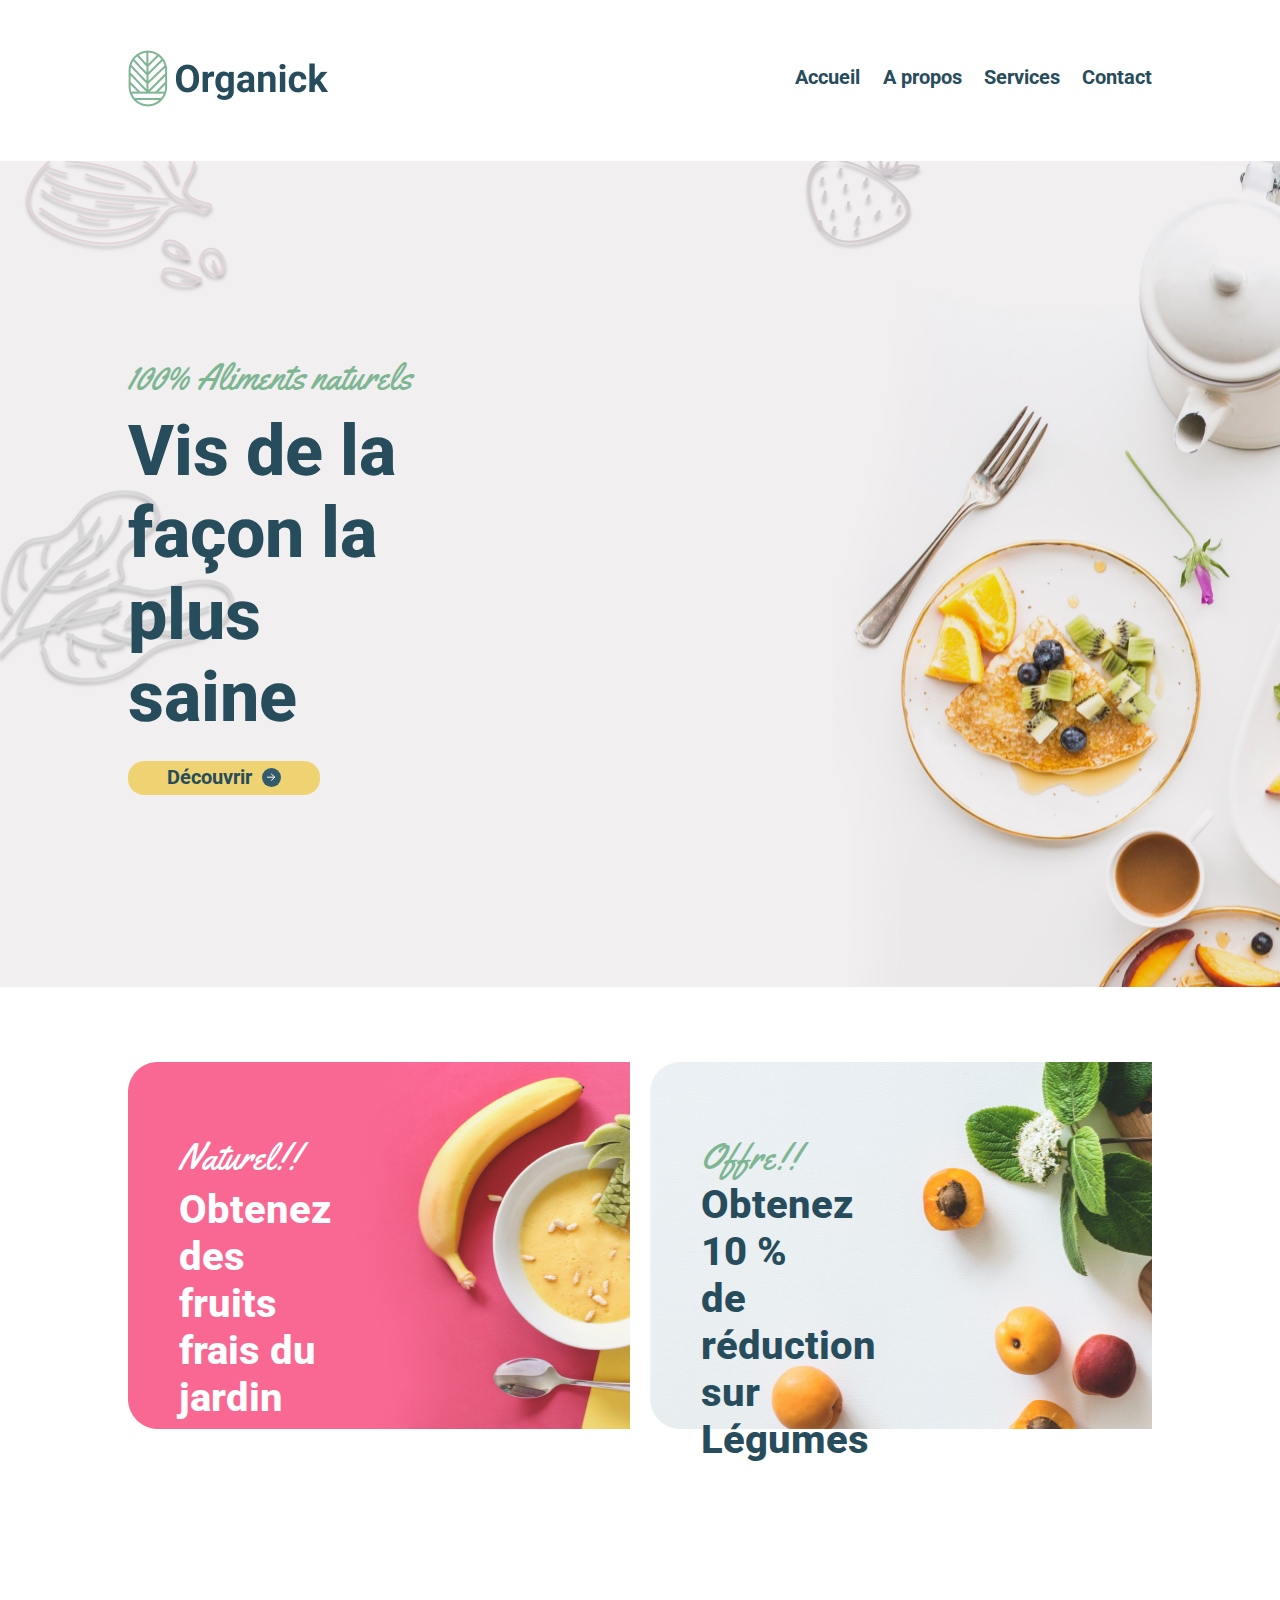
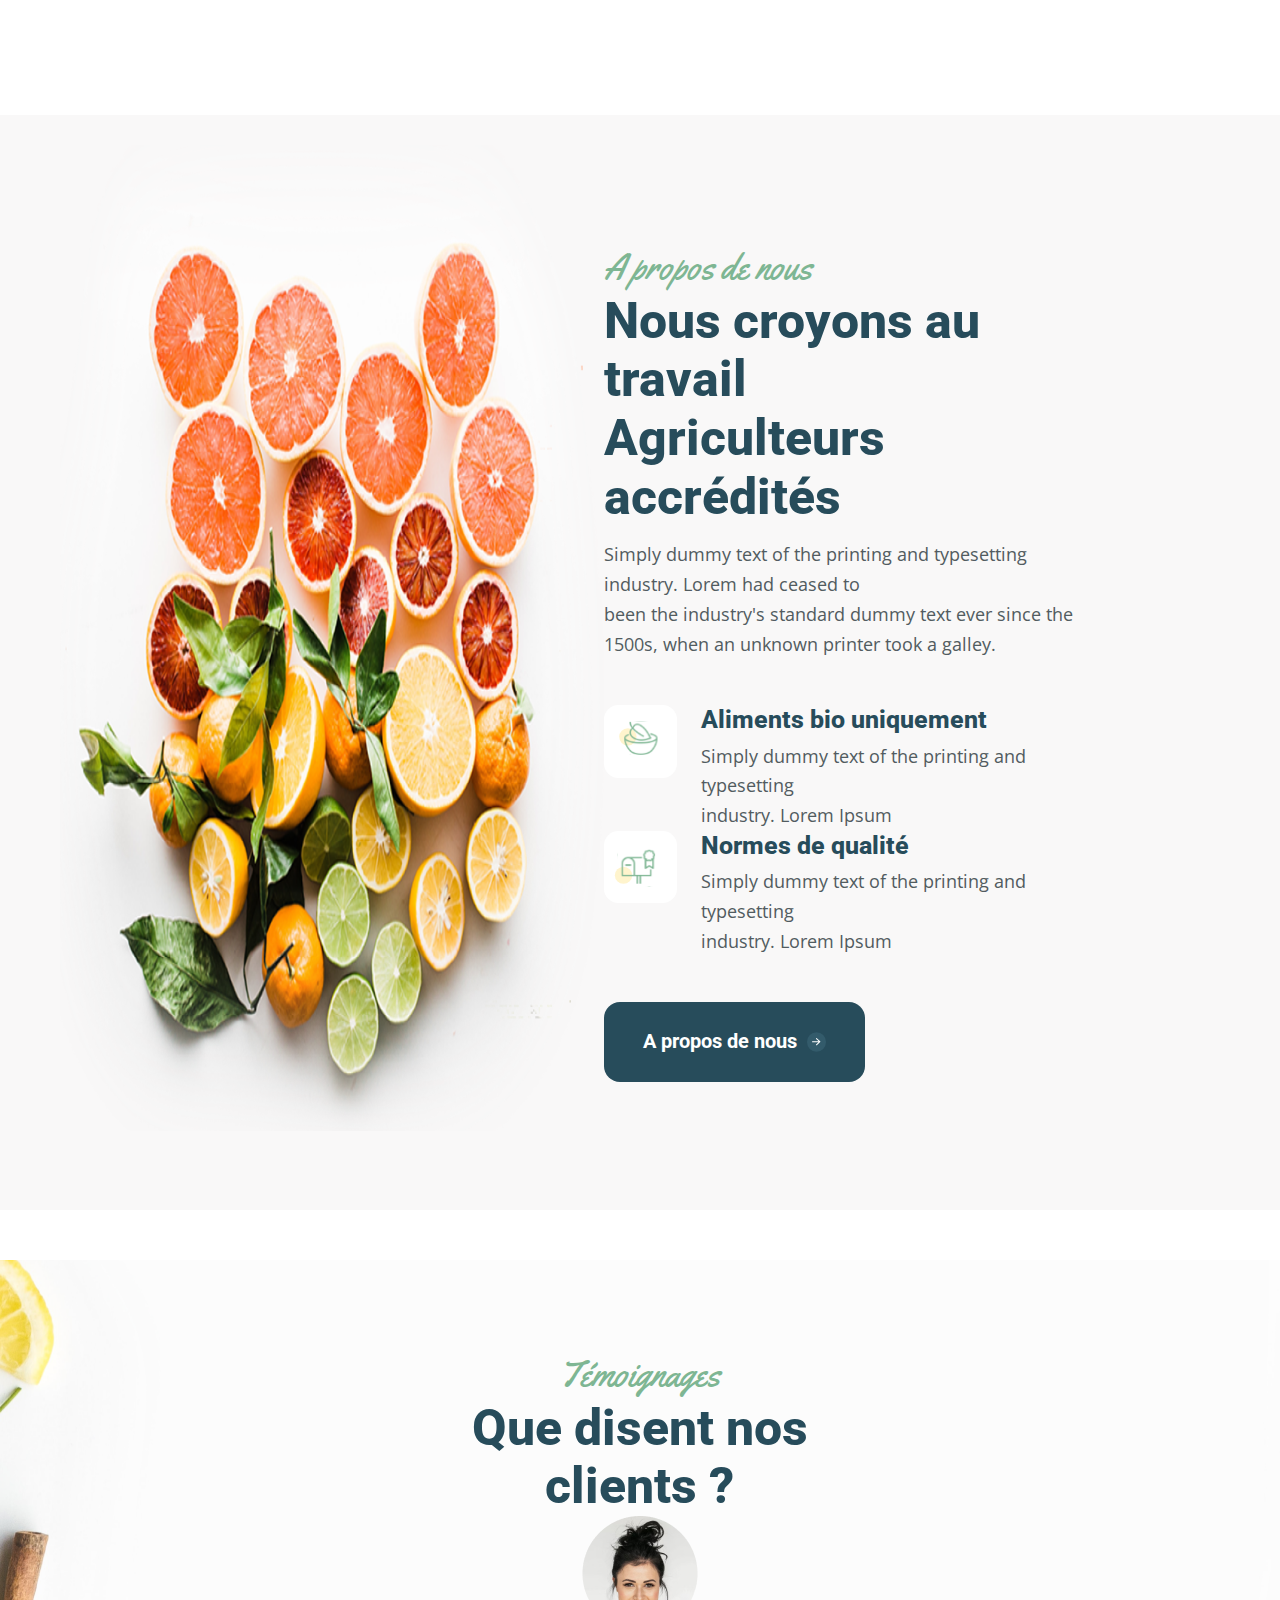
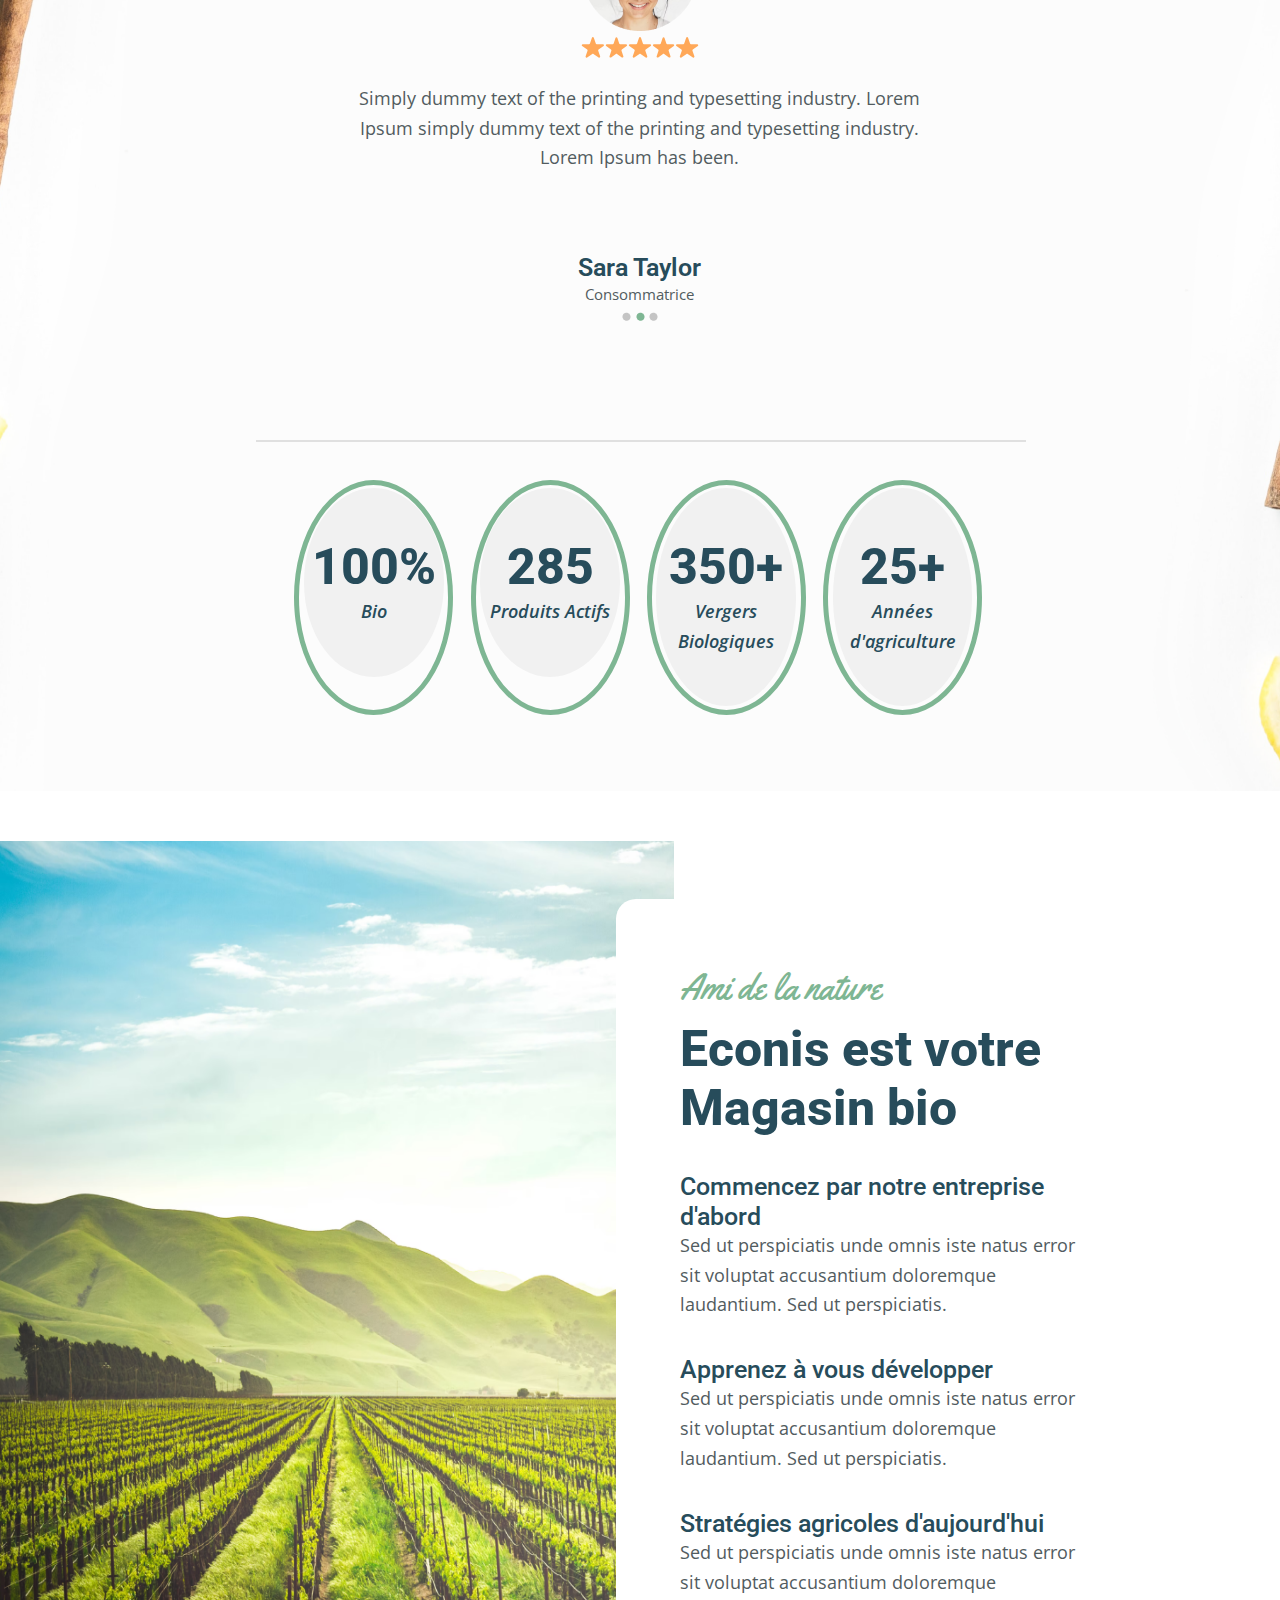
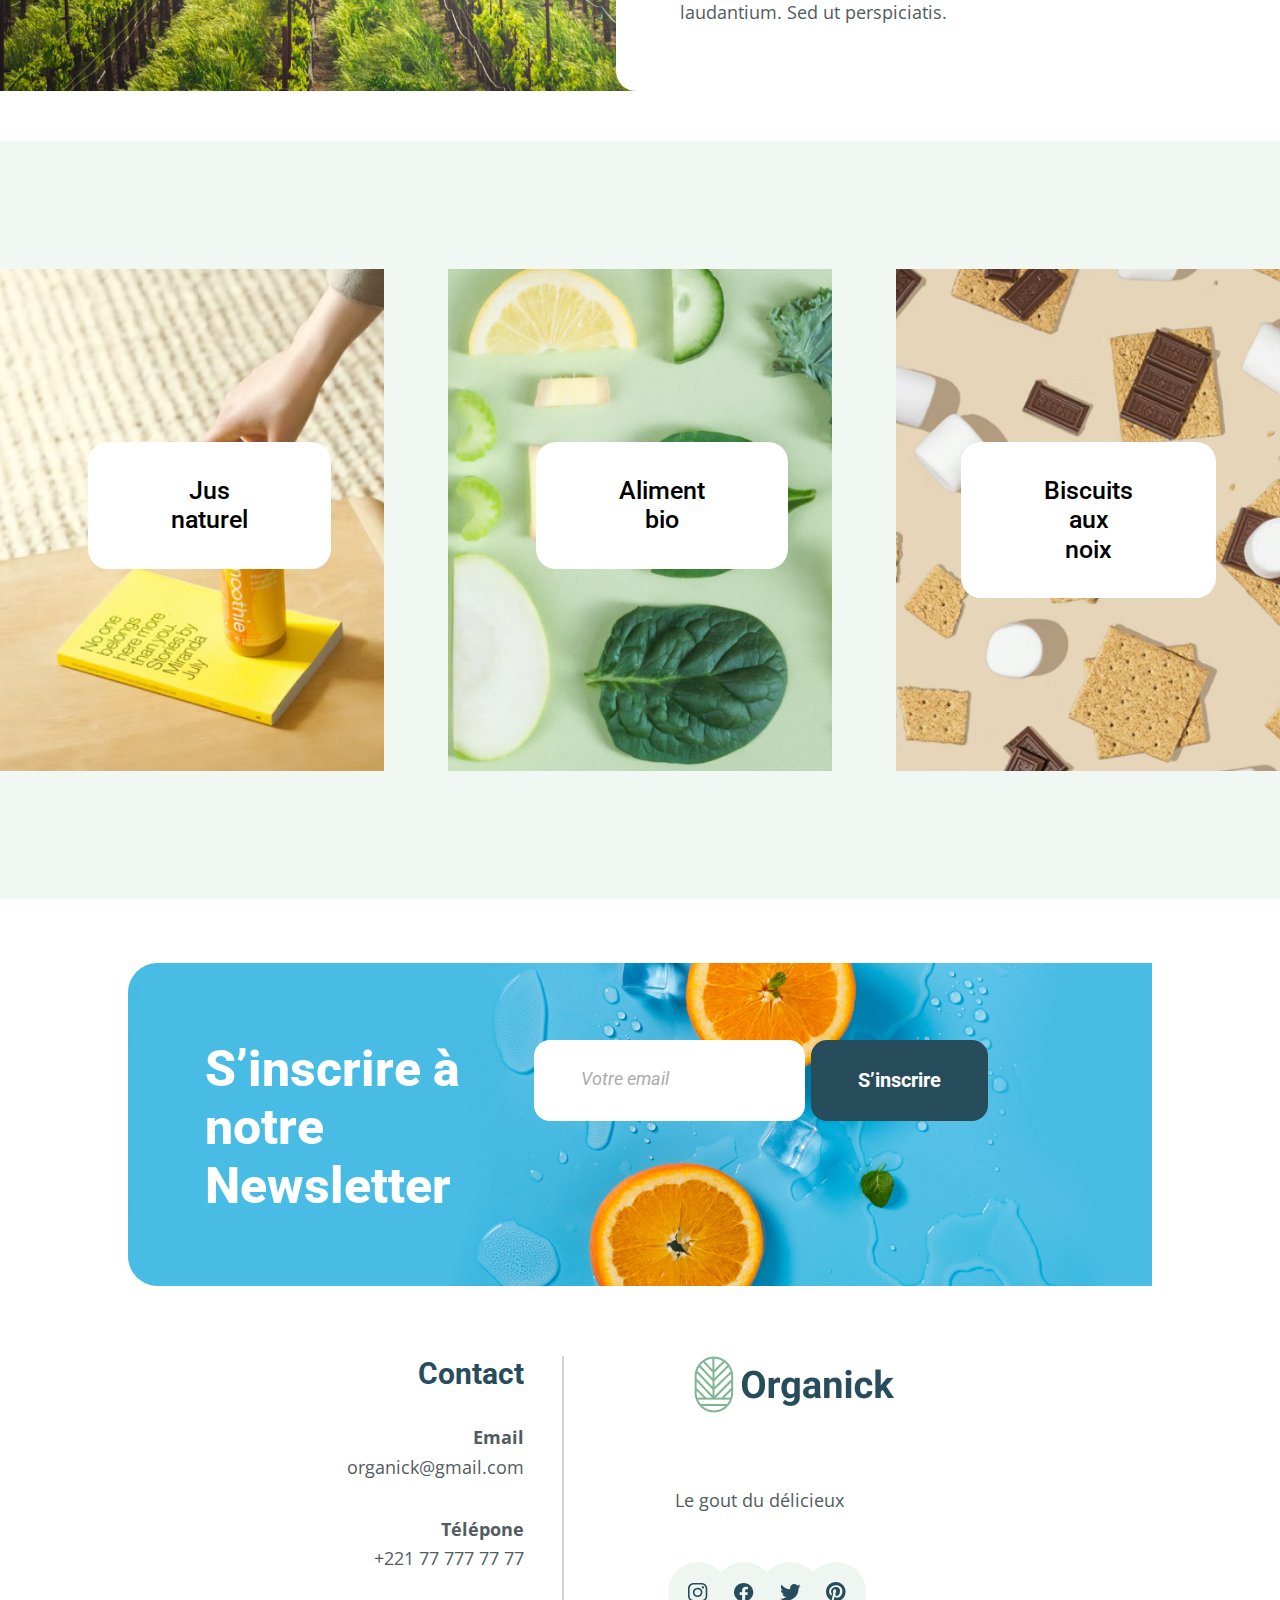
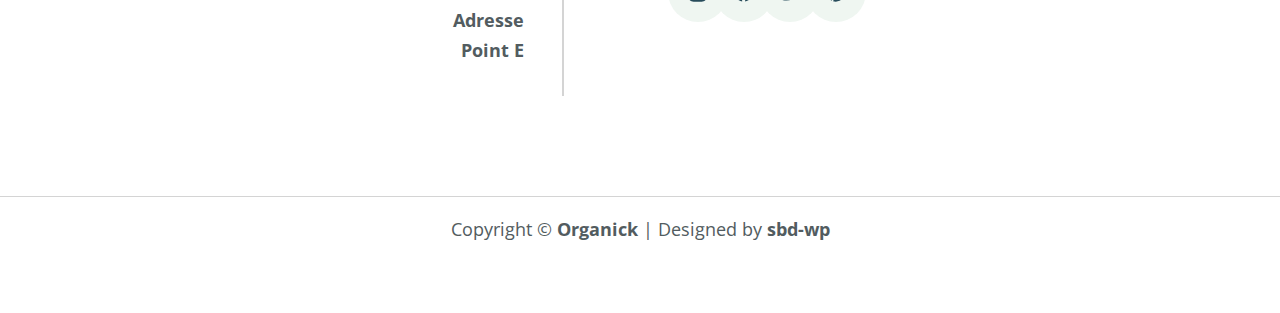
==== index.html @ 909e36f6 "Push on git" ====
<!DOCTYPE html>
<html>
    <head>
        <meta name="viewport" content="width=device-width, initial-scale=1.0">
        <link rel="stylesheet" href="styles/style.css">      
        
        <title>Accueil</title>
    </head>

    <body>
        <!-------------------------- HEADER ----------------------------->
        <header>
            <div id="frameContainer">
                <div class="logoContainer">
                    <div>
                        <img src="images/Logologo.png" alt="logo">
                    </div>
                </div>
                <div class="menuContainer">
                    <ul class="menu">
                        <li class="items">
                            <a href="index.html">Accueil</a>
                        </li>
                        <li class="items">
                            <a href="pages/apropos.html">A propos</a>
                        </li>
                        <li class="items">
                            <a href="pages/services.html">Services</a>
                        </li>
                        <li class="items">
                            <a href="pages/contact.html">Contact</a>
                        </li>
                    </ul>
                </div>
            </div>
        </header>

        <!-------------------------- BANNER ----------------------------->
        <section id="banner">
            <div class="bannerContainer">
                <div class="bannerContents displayColumn">
                    <div class="contentText displayColumn">
                        <p class="green">100% Aliments naturels</p>
                        <h3 class="deepblue">Vis de la <br> façon la plus <br> saine</h3>
                    </div>
                    <div class="contentButton">
                        <button class="buttonBanner" type="button">
                            <p class="deepblue">Découvrir</p>
                            <img src="images/aerrow_icon.svg" alt="aerrow icon">
                        </button>
                    </div>
                </div>
            </div>
        </section>

        <!-------------------------- OFFER ----------------------------->
        <section id="offer">
            <div class="offerContainer">
                <div class="sideContainer leftImg">
                    <div class="contents displayColumn">
                        <p class="title white">Naturel!!</p>
                        <p class="text white">Obtenez des <br> fruits frais du <br> jardin</p>
                    </div>
                </div>
                <div class="sideContainer rightImg">
                    <div class="contents">
                        <p class="title green">Offre!!</p>
                        <p class="text deepblue">Obtenez 10 % <br> de réduction <br> sur Légumes</p>
                    </div>
                </div>
            </div>
        </section>

        <!-------------------------- ABOUT ----------------------------->
        <section id="about">
            <div class="aboutContainer">
                <div class="aboutImg">
                    <img src="images/about_photo.png" alt="about">
                </div>
                
                <div class="aboutContent displayColumn">
                    <div class="aContentText displayColumn">
                        <div class="textHeading">
                            <h3 class="green">A propos de nous</h3>
                            <h2 class="deepblue">Nous croyons au travail <br> Agriculteurs accrédités</h2>
                        </div>
                        <p class="deepgreen">Simply dummy text of the printing and typesetting industry. Lorem had ceased to <br>
                            been the industry's standard dummy text ever since the 1500s, when an unknown printer took a galley.</p>
                    </div>
                    <div class="aContentPoint displayColumn">
                        <div class="point">
                            <div class="pointIcon">
                                <img src="images/point_1_icon.svg" alt="point1 icon">  
                            </div>
                            <div class="pointContent">
                                <h4 class="deepblue">Aliments bio uniquement</h4>
                                <p class="deepgreen">Simply dummy text of the printing and typesetting <br> industry. Lorem Ipsum</p>
                            </div>
                        </div>
                        <div class="point">
                            <div class="pointIcon">
                                <img src="images/point_2_icon.svg" alt="letter icon">                                 
                            </div>
                            <div class="pointContent">
                                <h4 class="deepblue">Normes de qualité</h4>
                                <p class="deepgreen">Simply dummy text of the printing and typesetting <br> industry. Lorem Ipsum</p>
                            </div>
                        </div>
                    </div>
                    <div class="aContentButton">
                        <button>
                            <p class="white">A propos de nous</p>
                            <img src="images/aerrow_icon.svg" alt="aerrow icon">
                        </button>
                    </div>
                </div>
            </div>
        </section>

        <!-------------------------- TESTIMONIAL / COUNTER ----------------------------->
        <section id="testimonial">
            <div class="testimonialContainer">
                <div class="testimonialContent">
                    <div class="tContentHeading">
                        <p class="green">Témoignages</p>
                        <h3 class="deepblue">Que disent nos clients ?</h3>
                    </div>
                    <div class="tContentReview">
                        <div class="reviewImg">
                            <img src="images/Image.png" alt="client">
                        </div>
                        <div class="reviewContent">
                            <div class="star">
                                <svg width="124" height="27" viewBox="0 0 124 27" fill="none" xmlns="http://www.w3.org/2000/svg">
                                    <path d="M13.9264 2.78166C14.234 1.87797 15.5121 1.87796 15.8197 2.78166L17.7879 8.5641C17.9259 8.96936 18.3065 9.24187 18.7346 9.24187H25.0014C25.9814 9.24187 26.3765 10.5051 25.5713 11.0636L20.5825 14.5235C20.2157 14.7779 20.0619 15.2448 20.2058 15.6674L22.13 21.3205C22.4408 22.2337 21.4061 23.0142 20.6134 22.4644L15.4429 18.8785C15.1002 18.6408 14.6459 18.6408 14.3031 18.8785L9.13263 22.4644C8.33996 23.0142 7.30524 22.2337 7.61607 21.3205L9.54027 15.6674C9.68414 15.2448 9.53039 14.7779 9.1635 14.5235L4.17474 11.0636C3.3695 10.5051 3.76469 9.24187 4.74463 9.24187H11.0115C11.4396 9.24187 11.8202 8.96936 11.9581 8.5641L13.9264 2.78166Z" fill="#FFA858"/>
                                    <path d="M37.4856 2.92763C37.7849 2.00631 39.0883 2.00631 39.3877 2.92763L41.2147 8.55088C41.3486 8.9629 41.7325 9.24187 42.1658 9.24187H48.0783C49.047 9.24187 49.4498 10.4815 48.6661 11.0509L43.8827 14.5263C43.5322 14.781 43.3856 15.2323 43.5195 15.6443L45.3465 21.2677C45.6459 22.189 44.5914 22.9551 43.8077 22.3857L39.0244 18.9103C38.6739 18.6557 38.1993 18.6557 37.8488 18.9103L33.0655 22.3857C32.2818 22.9551 31.2273 22.189 31.5267 21.2677L33.3538 15.6443C33.4876 15.2323 33.341 14.781 32.9905 14.5263L28.2071 11.0509C27.4234 10.4815 27.8262 9.24187 28.7949 9.24187H34.7074C35.1407 9.24187 35.5246 8.9629 35.6585 8.55088L37.4856 2.92763Z" fill="#FFA858"/>
                                    <path d="M61.0533 2.78166C61.3609 1.87797 62.639 1.87796 62.9466 2.78166L64.9149 8.5641C65.0528 8.96936 65.4334 9.24187 65.8615 9.24187H72.1284C73.1083 9.24187 73.5035 10.5051 72.6983 11.0636L67.7095 14.5235C67.3426 14.7779 67.1889 15.2448 67.3327 15.6674L69.2569 21.3205C69.5678 22.2337 68.533 23.0142 67.7404 22.4644L62.5699 18.8785C62.2271 18.6408 61.7728 18.6408 61.4301 18.8785L56.2596 22.4644C55.4669 23.0142 54.4322 22.2337 54.743 21.3205L56.6672 15.6674C56.8111 15.2448 56.6573 14.7779 56.2905 14.5235L51.3017 11.0636C50.4965 10.5051 50.8916 9.24187 51.8716 9.24187H58.1384C58.5665 9.24187 58.9471 8.96936 59.0851 8.5641L61.0533 2.78166Z" fill="#FFA858"/>
                                    <path d="M84.6125 2.92763C84.9119 2.00631 86.2153 2.00631 86.5146 2.92763L88.3417 8.55088C88.4755 8.9629 88.8595 9.24187 89.2927 9.24187H95.2053C96.174 9.24187 96.5768 10.4815 95.7931 11.0509L91.0097 14.5263C90.6592 14.781 90.5125 15.2323 90.6464 15.6443L92.4735 21.2677C92.7728 22.189 91.7183 22.9551 90.9346 22.3857L86.1514 18.9103C85.8009 18.6557 85.3263 18.6557 84.9758 18.9103L80.1925 22.3857C79.4088 22.9551 78.3543 22.189 78.6536 21.2677L80.4807 15.6443C80.6146 15.2323 80.4679 14.781 80.1175 14.5263L75.3341 11.0509C74.5504 10.4815 74.9532 9.24187 75.9219 9.24187H81.8344C82.2676 9.24187 82.6516 8.9629 82.7855 8.55088L84.6125 2.92763Z" fill="#FFA858"/>
                                    <path d="M108.18 2.78166C108.488 1.87797 109.766 1.87796 110.074 2.78166L112.042 8.5641C112.18 8.96936 112.56 9.24187 112.988 9.24187H119.255C120.235 9.24187 120.63 10.5051 119.825 11.0636L114.836 14.5235C114.47 14.7779 114.316 15.2448 114.46 15.6674L116.384 21.3205C116.695 22.2337 115.66 23.0142 114.867 22.4644L109.697 18.8785C109.354 18.6408 108.9 18.6408 108.557 18.8785L103.387 22.4644C102.594 23.0142 101.559 22.2337 101.87 21.3205L103.794 15.6674C103.938 15.2448 103.784 14.7779 103.417 14.5235L98.4286 11.0636C97.6234 10.5051 98.0186 9.24187 98.9985 9.24187H105.265C105.693 9.24187 106.074 8.96936 106.212 8.5641L108.18 2.78166Z" fill="#FFA858"/>
                                </svg>
                            </div>
                            <div class="reviewText">
                                <p class="deepgreen">Simply dummy text of the printing and typesetting industry. Lorem Ipsum simply dummy text of the printing and typesetting industry. Lorem Ipsum has been.</p>
                            </div>
                        </div>
                        <div class="reviewName">
                            <div class="name">
                                <h5 class="deepblue">Sara Taylor</h5>
                                <p class="deepgreen">Consommatrice</p>
                            </div>
                            <div class="navigation">
                                <img src="images/Navigation.png" alt="navigation">
                            </div>
                        </div>
                    </div>
                </div>
                <div class="line"></div>
                <div class="testimonialCounter">
                    <div class="counterContainer">
                        <div class="counter">
                            <h2 class="deepblue">100%</h2>
                            <span class="deepblue">Bio</span>
                        </div>
                        
                    </div>
                    <div class="counterContainer">
                        <div class="counter">
                            <h2 class="deepblue">285</h2>
                            <span class="deepblue">Produits Actifs</span>
                        </div>
                    </div>
                    <div class="counterContainer">
                        <div class="counter">
                            <h2 class="deepblue">350+</h2>
                            <span class="deepblue">Vergers Biologiques</span>
                        </div>
                    </div>
                    <div class="counterContainer">
                        <div class="counter">
                            <h2 class="deepblue">25+</h2>
                            <span class="deepblue">Années d'agriculture</span>
                        </div>
                    </div>
                </div>
            </div>
        </section>

        <!-------------------------- WHO WE ARE ----------------------------->
        <section id="company">
            <div class="companyContainer">
                <div class="cContainerImg">
                    <img src="images/company.png" alt="company">
                </div>
                <div class="cContainerContent displayColumn">
                    <div class="cContentHeading displayColumn">
                        <p class="green">Ami de la nature</p>
                        <h2 class="deepblue">Econis est votre <br> Magasin bio</h2>
                    </div>
                    <div class="cContentPoint displayColumn">
                        <div class="cPoint">
                            <h4 class="deepblue">Commencez par notre entreprise d'abord</h4>
                            <p class="deepgreen">Sed ut perspiciatis unde omnis iste natus error sit voluptat accusantium doloremque laudantium. Sed ut perspiciatis.</p>
                        </div>
                        <div class="cPoint">
                            <h4 class="deepblue">Apprenez à vous développer</h4>
                            <p class="deepgreen">Sed ut perspiciatis unde omnis iste natus error sit voluptat accusantium doloremque laudantium. Sed ut perspiciatis.</p>
                        </div>
                        <div class="cPoint">
                            <h4 class="deepblue">Stratégies agricoles d'aujourd'hui</h4>
                            <p class="deepgreen">Sed ut perspiciatis unde omnis iste natus error sit voluptat accusantium doloremque laudantium. Sed ut perspiciatis.</p>
                        </div>
                    </div>
                </div>
            </div>
        </section>

        <!-------------------------- GALERY ----------------------------->
        <section id="galery">
            <div class="galeryContainer">
                <div class="galeries">
                    <div class="image galery1">
                        <button class="galeryButton">Jus naturel</button>
                    </div>
                    <div class="image galery2">
                        <button class="galeryButton">Aliment bio</button>
                    </div>
                    <div class="image galery3">
                        <button class="galeryButton">Biscuits aux noix</button>
                    </div>
                </div>
            </div>
        </section>

        <!-------------------------- NEWSLETTER ----------------------------->
        <section id="newsletter">
            <div class="newsletterContainer">
                <div class="newsletterContent">
                    <div class="nContentHeading">
                        <p class="white">S’inscrire à notre Newsletter</p>
                    </div>
                    <div class="nContentButton">
                        <input type="email" id="mail" name="mail" placeholder="Votre email">
                        <button class="white">S’inscrire</button>
                    </div>
                </div>
            </div>
        </section>
    </body>

    <footer>
        <div class="footerContainer displayColumn">
            <div class="contactContainer">
                <div class="contact displayColumn">
                    <div class="contactHeading deepblue">
                        <h1>Contact</h1>
                    </div>
                    <div class="contactInfo">
                        <h4 class="deepgreen">Email</h4>
                        <p class="deepgreen">organick@gmail.com</p>
                    </div>
                    <div class="contactInfo">
                        <h4 class="deepgreen">Télépone</h4>
                        <p class="deepgreen">+221 77 777 77 77</p>
                    </div>
                    <div class="contactInfo">
                        <h4 class="deepgreen">Adresse</h4>
                        <h4 class="deepgreen">Point E</h4>
                    </div>
                </div>
                <div class="footerLine"></div>
                <div class="fAbout displayColumn">
                    <div class="aboutLogo">
                        <img src="images/Logologo.png" alt="logo">
                    </div>
                    <div class="aboutContent displayColumn">
                        <div class="aboutText">
                            <p class="deepgreen">Le gout du délicieux</p>
                        </div>
                        <div class="follow">
                            <div class="followIcon">
                                <svg width="60" height="61" viewBox="0 0 60 61" fill="none" xmlns="http://www.w3.org/2000/svg">
                                    <circle cx="30" cy="30.0698" r="30" fill="#EFF6F1"/>
                                    <path d="M33.6585 22.6171C34.7231 22.6201 35.7431 23.0287 36.4958 23.7536C37.2486 24.4785 37.6729 25.4607 37.6761 26.4858V34.2225C37.6729 35.2476 37.2486 36.2298 36.4958 36.9547C35.7431 37.6796 34.7231 38.0882 33.6585 38.0912H25.6243C24.5598 38.0882 23.5397 37.6796 22.787 36.9547C22.0342 36.2298 21.6099 35.2476 21.6068 34.2225V26.4858C21.6099 25.4607 22.0342 24.4785 22.787 23.7536C23.5397 23.0287 24.5598 22.6201 25.6243 22.6171H33.6585ZM33.6585 21.0698H25.6243C22.5309 21.0698 20 23.507 20 26.4858V34.2225C20 37.2013 22.5309 39.6385 25.6243 39.6385H33.6585C36.752 39.6385 39.2828 37.2013 39.2828 34.2225V26.4858C39.2828 23.507 36.752 21.0698 33.6585 21.0698Z" fill="#274C5B"/>
                                    <path d="M34.8638 26.4866C34.6254 26.4866 34.3924 26.4185 34.1942 26.291C33.996 26.1635 33.8416 25.9822 33.7504 25.7702C33.6591 25.5581 33.6353 25.3248 33.6818 25.0997C33.7283 24.8745 33.8431 24.6677 34.0116 24.5054C34.1802 24.3431 34.3949 24.2326 34.6287 24.1878C34.8625 24.143 35.1048 24.166 35.325 24.2539C35.5452 24.3417 35.7334 24.4905 35.8659 24.6813C35.9983 24.8722 36.069 25.0965 36.069 25.3261C36.0693 25.4786 36.0384 25.6296 35.9779 25.7706C35.9175 25.9115 35.8287 26.0396 35.7167 26.1474C35.6048 26.2553 35.4718 26.3407 35.3254 26.3989C35.179 26.4571 35.0222 26.4869 34.8638 26.4866ZM29.6415 27.26C30.2772 27.26 30.8986 27.4415 31.4271 27.7816C31.9556 28.1217 32.3676 28.605 32.6108 29.1706C32.8541 29.7361 32.9177 30.3584 32.7937 30.9587C32.6697 31.5591 32.3636 32.1105 31.9141 32.5434C31.4646 32.9762 30.892 33.271 30.2685 33.3904C29.6451 33.5098 28.9989 33.4485 28.4116 33.2143C27.8243 32.98 27.3224 32.5833 26.9692 32.0744C26.6161 31.5654 26.4276 30.9671 26.4276 30.3549C26.4285 29.5344 26.7674 28.7477 27.3699 28.1675C27.9724 27.5873 28.7894 27.2609 29.6415 27.26ZM29.6415 25.7128C28.6881 25.7128 27.756 25.985 26.9633 26.4951C26.1705 27.0052 25.5526 27.7302 25.1878 28.5785C24.8229 29.4267 24.7274 30.3601 24.9134 31.2606C25.0994 32.1611 25.5586 32.9882 26.2328 33.6374C26.9069 34.2867 27.7659 34.7288 28.701 34.9079C29.6362 35.087 30.6054 34.9951 31.4863 34.6437C32.3672 34.2924 33.1201 33.6974 33.6498 32.934C34.1795 32.1706 34.4622 31.2731 34.4622 30.3549C34.4622 29.1238 33.9543 27.943 33.0503 27.0724C32.1462 26.2019 30.92 25.7128 29.6415 25.7128Z" fill="#274C5B"/>
                                </svg>
                            </div>
                            <div class="followIcon">
                                <svg width="60" height="61" viewBox="0 0 60 61" fill="none" xmlns="http://www.w3.org/2000/svg">
                                    <circle cx="30" cy="30.0698" r="30" fill="#EFF6F1"/>
                                    <path fill-rule="evenodd" clip-rule="evenodd" d="M39.2828 30.3541C39.2828 25.227 34.9657 21.0698 29.6414 21.0698C24.3171 21.0698 20 25.227 20 30.3541C20 34.988 23.5251 38.829 28.1349 39.5261V33.0387H25.6863V30.3541H28.1349V28.3087C28.1349 25.9822 29.5747 24.6961 31.7767 24.6961C32.8317 24.6961 33.9353 24.8776 33.9353 24.8776V27.1627H32.7189C31.5219 27.1627 31.1475 27.8781 31.1475 28.6133V30.3541H33.8212L33.3942 33.0387H31.1479V39.527C35.7577 38.8302 39.2828 34.9893 39.2828 30.3541Z" fill="#274C5B"/>
                                </svg>
                            </div>
                            <div class="followIcon">
                                <svg width="60" height="61" viewBox="0 0 60 61" fill="none" xmlns="http://www.w3.org/2000/svg">
                                    <circle cx="30" cy="30.0698" r="30" fill="#EFF6F1"/>
                                    <path d="M40.6602 24.0282C39.8852 24.365 39.0652 24.5868 38.2261 24.6868C39.1079 24.1704 39.7711 23.3501 40.0912 22.3797C39.2575 22.8672 38.3469 23.2093 37.3984 23.3912C36.9991 22.9727 36.5187 22.6397 35.9866 22.4125C35.4546 22.1854 34.8818 22.0688 34.3033 22.0698C31.9609 22.0698 30.0654 23.9379 30.0654 26.2406C30.0637 26.5609 30.1004 26.8803 30.1747 27.1918C28.4951 27.1131 26.8504 26.6846 25.3458 25.9338C23.8413 25.183 22.51 24.1264 21.4372 22.8317C21.0608 23.4662 20.8618 24.1901 20.8608 24.9278C20.8608 26.374 21.6154 27.6524 22.7547 28.4013C22.0797 28.3853 21.4185 28.2066 20.8273 27.8805V27.9322C20.8273 29.9551 22.2907 31.6381 24.2276 32.0211C23.8634 32.1182 23.488 32.1674 23.1111 32.1675C22.8436 32.168 22.5767 32.142 22.3144 32.09C22.8528 33.7471 24.42 34.9523 26.2764 34.9867C24.7679 36.1493 22.9159 36.7776 21.0115 36.773C20.6734 36.7725 20.3357 36.7524 20 36.7127C21.9374 37.9498 24.1895 38.6042 26.4882 38.598C34.2943 38.598 38.5589 32.2407 38.5589 26.727C38.5589 26.5462 38.5541 26.3654 38.5455 26.189C39.3733 25.6002 40.0893 24.8685 40.6602 24.0282Z" fill="#274C5B"/>
                                </svg>
                            </div>
                            <div class="followIcon">
                                <svg width="60" height="61" viewBox="0 0 60 61" fill="none" xmlns="http://www.w3.org/2000/svg">
                                    <circle cx="30" cy="30.0698" r="30" fill="#EFF6F1"/>
                                    <path d="M29.7966 20.0698C24.3866 20.0698 20 24.4545 20 29.8621C20 33.8708 22.4142 37.3156 25.8649 38.8325C25.8386 38.1505 25.8605 37.3287 26.0354 36.5855C26.2235 35.7899 27.295 31.2479 27.295 31.2479C27.295 31.2479 26.9801 30.6227 26.9801 29.7003C26.9801 28.249 27.8198 27.1648 28.8695 27.1648C29.7617 27.1648 30.1903 27.8337 30.1903 28.6337C30.1903 29.5299 29.6173 30.8675 29.3243 32.1091C29.0794 33.1495 29.8447 33.9932 30.8725 33.9932C32.7269 33.9932 33.9777 31.6107 33.9777 28.7867C33.9777 26.6403 32.5301 25.0359 29.9016 25.0359C26.932 25.0359 25.0776 27.2523 25.0776 29.7266C25.0776 30.579 25.3313 31.1823 25.7249 31.6457C25.9042 31.8599 25.9305 31.9473 25.8649 32.1921C25.8168 32.3714 25.7118 32.8041 25.6637 32.979C25.5981 33.2282 25.3969 33.3156 25.1738 33.2238C23.8049 32.6643 23.1664 31.1692 23.1664 29.4818C23.1664 26.7015 25.515 23.366 30.1684 23.366C33.9077 23.366 36.37 26.072 36.37 28.9747C36.37 32.8173 34.2314 35.685 31.0824 35.685C30.0241 35.685 29.0313 35.1123 28.6901 34.4653C28.6901 34.4653 28.1216 36.721 27.9991 37.1582C27.7936 37.9145 27.3868 38.6664 27.0151 39.2565C27.9169 39.5225 28.8521 39.6579 29.7923 39.6587C35.2023 39.6587 39.5889 35.2741 39.5889 29.8665C39.5889 24.4589 35.2067 20.0698 29.7966 20.0698Z" fill="#274C5B"/>
                                </svg>
                            </div>
                        </div>
                    </div>
                </div>
            </div>
            <div class="copyright">
                <p class="deepgreen">Copyright © <span>Organick</span> | Designed by <span>sbd-wp</span></p>
            </div>
        </div>
    </footer>
</html>
---- styles/style.css ----
@import url('https://fonts.googleapis.com/css2?family=Roboto:ital,wght@0,100;0,300;0,400;0,500;0,700;0,900;1,100;1,300;1,400;1,500;1,700;1,900&display=swap');
@import url('https://fonts.googleapis.com/css2?family=Roboto:ital,wght@0,100;0,300;0,400;0,500;0,700;0,900;1,100;1,300;1,400;1,500;1,700;1,900&family=Yellowtail&display=swap');
@import url('https://fonts.googleapis.com/css2?family=Open+Sans:ital,wght@0,300..800;1,300..800&family=Roboto:ital,wght@0,100;0,300;0,400;0,500;0,700;0,900;1,100;1,300;1,400;1,500;1,700;1,900&family=Yellowtail&display=swap');


/******************* Communs CSS *******************/
body {
    margin: 50px 0;
}

img {
    max-width: 100%;
}

.image {
    background-repeat: no-repeat;
    background-size: cover;
}

.displayColumn {
    display: flex;
    flex-direction: column;
}

.white {
    color: white;
}

.green {
    color: #7EB693;
}

.deepblue {
    color: #274C5B;
}

.deepgreen {
    color: #525C60;
}

/******************* Header ************************/
#frameContainer {
    display: flex;
    width: 80%;
    margin-left: 10%;
    margin-bottom: 50px;
}

.logoContainer {
    width: 60%;
    display: flex;
}

.menuContainer {
    width: 40%;
}

.menu {
    display: flex;
    gap: 6%;
    list-style: none;
    justify-content: right;
}

.items a {
    width: 20%;
    text-decoration: none;
    font-family: Roboto;
    font-size: 20px;
    font-weight: 700;
    line-height: 23.44px;
    text-align: left;
    color: #274C5B;
}

/******************* Footer ************************/
.footerContainer {
    gap: 100px;
}

.contactContainer {
    display: flex;
    width: 60%;
    margin-left: 20%;
    height: 340px;
}

.contact {
    width: 35%;
    text-align: right;
    gap: 32px;
    margin-right: 5%;
}

.contactHeading h1 {
    font-family: Roboto;
    font-size: 30px;
    font-weight: 700;
    line-height: 35.16px;
    margin: 0;
}

.contactInfo h4 {
    font-family: Open Sans;
    font-size: 18px;
    font-weight: 700;
    line-height: 29.7px;
    margin: 0;
}

.contactInfo p {
    font-family: Open Sans;
    font-size: 18px;
    font-weight: 400;
    line-height: 29.7px;
    margin: 0;
}

.footerLine {
    border-left: 2px solid #D4D4D4;
}

.fAbout {
    width: 60%;
    align-items: center;
    gap: 23px;
}

.aboutContent {
    padding-left: 20%;
    margin: 0;
}

.aboutText p {
    font-family: Open Sans;
    font-size: 18px;
    font-weight: 400;
    line-height: 29.77px;
    text-align: center;
    margin: 0;
}

.follow {
    display: grid;
    grid-template-columns: repeat(4, 25%);
}

.copyright {
    display: flex;
    justify-content: center;
    border-top: 1px solid #D4D4D4;
}

.copyright p {
    font-family: Open Sans;
    font-size: 18px;
    font-weight: 400;
    line-height: 29.77px;
}

.copyright span {
    font-family: Open Sans;
    font-size: 18px;
    font-weight: 700;
    line-height: 29.77px;
}

/******************* ACCUEIL *******************/
/******************* Banner ************************/
.bannerContainer {
    background-image: url('../images/Banner.png');
    background-repeat: no-repeat;
    margin-bottom: 75px;
}

.bannerContents {
    width: 25%;
    padding: 15% 65% 15% 10%;
    height: 70%;
    gap: 23px;
}

.contentText {
    gap: 8px;
}

.contentText p {
    font-family: Yellowtail;
    font-size: 36px;
    font-weight: 400;
    line-height: 49.06px;
    text-align: left;
    margin: 0;
}

.contentText h3 {
    font-family: Roboto;
    font-size: 70px;
    font-weight: 800;
    line-height: 82.03px;
    text-align: left;
    margin: 0;
}

.contentButton button {
    padding: 5px 39px;
    border-radius: 16px;
    opacity: 0px;
    background-color: #EFD372;
    border: none;
}

.buttonBanner {
    display: flex;
    gap: 10px;
    align-items: center;
}

.buttonBanner p {
    font-family: Roboto;
    font-size: 20px;
    font-weight: 700;
    line-height: 23.44px;
}

/******************* Offer ************************/
.offerContainer {
    display: flex;
    width: 80%;
    gap: 2%;
    margin-left: 10%;
    margin-bottom: 200px;
}

.sideContainer {
    background-repeat: no-repeat;
    width: 49%;
    height: 70%;
    padding: 7% 0% 5% 5%;
}

.leftImg {
    background-image: url('../images/offer_image_1.jpg');
}

.rightImg {
    background-image: url('../images/offer_image_2.jpg');
}

.contents {
    gap: 5px;
    width: 40%;
}

.title {
    font-family: Yellowtail;
    font-size: 36px;
    font-weight: 400;
    line-height: 49.06px;
    text-align: left;
    margin: 0;
}

.text {
    font-family: Roboto;
    font-size: 40px;
    font-weight: 800;
    line-height: 46.88px;
    text-align: left;
    margin: 0;
}


/******************* About ************************/
.aboutContainer {
    background-color: #F9F8F8;
    display: flex;
    margin-bottom: 50px;
}

.aboutImg {
    width: 50%;
}

.aboutImg img {
    padding: 5% 0% 5% 10%;
    width: 90%;
    height: 90%;
}

.aboutContent {
    width: 40%;
    height: 60%;
    padding: 10% 15% 10% 0%;
    gap: 46px;
}

.aContentText {
    height: 40%;
    gap: 14px;
}

.textHeading {
    gap: 8px;
}

.textHeading h3 {
    font-family: Yellowtail;
    font-size: 36px;
    font-weight: 400;
    line-height: 49.06px;
    text-align: left;
    margin: 0;
}

.textHeading h2 {
    font-family: Roboto;
    font-size: 50px;
    font-weight: 800;
    line-height: 58.59px;
    text-align: left;
    margin: 0;
}

.aContentText p {
    font-family: Open Sans;
    font-size: 18px;
    font-weight: 400;
    line-height: 29.77px;
    text-align: left;
    margin: 0;
}

.aContentPoint {
    height: 40%;
    gap: 10%;
}

.point {
    display: flex;
    height: 45%;
    gap: 5%;
}

.pointIcon {
    width: 15%;
}

.pointContent {
    width: 80%;
    display: flex;
    flex-direction: column;
    gap: 7px;
}

.pointContent h4 {
    font-family: Roboto;
    font-size: 25px;
    font-weight: 800;
    line-height: 29.3px;
    text-align: left;
    margin: 0;
}

.pointContent p {
    font-family: Open Sans;
    font-size: 18px;
    font-weight: 400;
    line-height: 29.77px;
    text-align: left;
    margin: 0;
}

.aContentButton button {
    display: flex;
    padding: 28px 39px;
    gap: 10px;
    border-radius: 16px;
    opacity: 0px;
    border: none;
    background-color: #274C5B;
}

.aContentButton p {
    font-family: Roboto;
    font-size: 20px;
    font-weight: 700;
    line-height: 23.44px;
    text-align: left;
    margin: 0;
}

/******************* Testimonial ************************/
#testimonial {
    background-image: url('../images/testimonial_background.png');
    background-repeat: no-repeat;
    background-position: center;
    margin-bottom: 50px;
}

.testimonialContainer {
    width: 60%;
    height: 90%;
    display: flex;
    flex-direction: column;
    padding: 7% 0% 3% 20%;
}

.testimonialContent {
    width: 80%;
    height: 60%;
    display: flex;
    flex-direction: column;
    gap: 10%;
    margin: 0 10% 15% 10%;
}

.tContentHeading {
    width: 80%;
    height: 20%;
    margin: 0% 10%;
    display: flex;
    flex-direction: column;
    text-align: center;
}

.tContentHeading p {
    font-family: Yellowtail;
    font-size: 36px;
    font-weight: 400;
    line-height: 49.06px;
    margin: 0;
}

.tContentHeading h3 {
    font-family: Roboto;
    font-size: 50px;
    font-weight: 800;
    line-height: 58.59px;
    margin: 0;
}

.tContentReview {
    width: 100%;
    height: 70%;
}

.tContentReview {
    display: flex;
    flex-direction: column;
    align-items: center;
    text-align: center;
}

.reviewImg {
    height: 20%;
}

.reviewContent {
    height: 60%;
    display: flex;
    flex-direction: column;
    padding-bottom: 10%;
}

.reviewText p {
    font-family: Open Sans;
    font-size: 18px;
    font-weight: 400;
    line-height: 29.77px;
}

.reviewName {
    height: 20%;
    display: flex;
    flex-direction: column;
}

.name {
    height: 90%;
    display: flex;
    flex-direction: column;
}

.name h5 {
    font-family: Roboto;
    font-size: 25px;
    font-weight: 600;
    line-height: 29.3px;
    margin: 0;
}

.name p {
    font-family: Open Sans;
    font-size: 15px;
    font-weight: 400;
    line-height: 24.81px;
    margin: 0;
}

.navigation {
    height: 10%;
}

.line {
    width: 100%;
    border: 1px solid #E0E0E0;
}

.testimonialCounter {
    width: 90%;
    height: 20%;
    padding: 5%;
    display: grid;
    grid-template-columns: repeat(4, 23%);
    gap: 2.5%;
    text-align: center;
}

.counterContainer {
    border-radius: 50%;
    border: 5px solid #7EB693;
    padding: 2%;
}

.counter {
    border-radius: 50%;
    width: 98%;
    padding: 50px 0;
    background-color: #F1F1F1;
    display: inline-flex;
    flex-direction: column;
}

.counter h2 {
    font-family: Roboto;
    font-size: 50px;
    font-weight: 800;
    line-height: 58.59px;
    margin: 0;
}

.counter span {
    font-family: Open Sans;
    font-size: 18px;
    font-style: italic;
    font-weight: 600;
    line-height: 29.77px;
    margin: 0;
}

/******************* Who we are ************************/
#company {
    width: 90%;
}
.companyContainer {
    position: relative;
    display: flex;
    margin-bottom: 50px;
}

.cContainerImg img {
    height: 100%;
}

.cContainerContent {
    width: 50%;
    height: 80%;
    margin-top: 5%;
    border-radius: 20px;
    gap: 35px;
    background-color: white;
    padding: 4em;
    margin-left: -5%;
    position: relative;
    z-index: 10;
}

.cContentHeading {
    gap: 8px;
}

.cContentHeading p {
    font-family: Yellowtail;
    font-size: 36px;
    font-weight: 400;
    line-height: 49.06px;
    text-align: left;  
    margin: 0;  
}

.cContentHeading h2 {
    font-family: Roboto;
    font-size: 50px;
    font-weight: 800;
    line-height: 58.59px;
    text-align: left;
    margin: 0; 
}

.cContentPoint {
    gap: 35px;
}

.cPoint h4 {
    font-family: Roboto;
    font-size: 25px;
    font-weight: 500;
    line-height: 29.3px;
    text-align: left;
    margin: 0; 
}

.cPoint p {
    font-family: Open Sans;
    font-size: 18px;
    font-weight: 400;
    line-height: 29.77px;
    text-align: left;
    margin: 0; 
}

/******************* Galery ************************/
.galeryContainer {
    background-color: #F1F8F4;
    padding: 10% 0;
}

.galeries {
    height: 80%;
    display: grid;
    grid-template-columns: repeat(3, 30%);
    gap: 5%;
}

.galery1 {
    background-image: url('../images/jus.png');
    padding: 45% 23%;
}

.galery2 {
    background-image: url('../images/aliment_bio.png');
    padding: 45% 23%;
}

.galery3 {
    background-image: url('../images/biscuit.png');
    padding: 45% 17%;
}

.galeryButton {
    padding: 34px 83px;
    gap: 10px;
    border-radius: 20px;
    opacity: 0px;
    border: none;
    background-color: white;
    font-family: Roboto;
    font-size: 25px;
    font-weight: 500;
    line-height: 29.3px;
}

/******************* Newsletter ************************/
.newsletterContainer {
    background-image: url('../images/newsletter_background.png');
    background-repeat: no-repeat;
    padding: 6%;
    margin: 5% 10%;
}

.newsletterContent {
    display: flex;
    width: 90%;
    gap: 10%;
}

.nContentHeading {
    width: 40%;
}

.nContentHeading p {
    font-family: Roboto;
    font-size: 50px;
    font-weight: 800;
    line-height: 58.59px;
    text-align: left;
    margin: 0;
}

.nContentButton {
    width: 50%;
    display: flex;
    justify-content: right;
    gap: 6px;
    height: 90%;
}

.nContentButton input {
    padding: 29px 47px;
    gap: 10px;
    border-radius: 16px;
    opacity: 0px;
    border: none;
}

input::placeholder {
    font-family: Roboto;
    font-size: 18px;
    font-style: italic;
    font-weight: 400;
    line-height: 21.09px;
    text-align: left;
    color: #ABABAB;
}

.nContentButton button {
    padding: 29px 47px;
    gap: 10px;
    border-radius: 16px;
    opacity: 0px;
    border: none;
    background-color: #274C5B;
    font-family: Roboto;
    font-size: 20px;
    font-weight: 700;
    line-height: 23.44px;
}

/******************* A PROPOS *******************/
/******************* Banner *******************/
.aBannerContainer {
    background-image: url('../images/apropos_banner.png');
    background-repeat: no-repeat;
    padding: 5% 35%;
}

.aBannerContainer h1 {
    font-family: Roboto;
    font-size: 70px;
    font-weight: 800;
    line-height: 82.03px;
}

/******************* Offer *******************/
.aAboutContainer {
    display: flex;
    width: 80%;
    margin-left: 5%;
    gap: 2%;
}

.aAboutImg {
    width: 58%;
}


.aAboutContent {
    width: 40%;
    gap: 58px;
    justify-content: center;
}

.subContentText {
    gap: 14px;
}

.subContentHeading p {
    font-family: Yellowtail;
    font-size: 36px;
    font-weight: 400;
    line-height: 49.06px;
    text-align: left;
    margin: 0;
}

.subContentHeading h2 {
    font-family: Roboto;
    font-size: 50px;
    font-weight: 800;
    line-height: 58.59px;
    text-align: left;
    margin: 0;
}

.subContentText {
    gap: 48px;
}

.text p {
    font-family: Open Sans;
    font-size: 18px;
    font-weight: 400;
    line-height: 29.77px;
    text-align: left;
}

.textPoints {
    display: flex;
    gap: 10%;
}

.tPoint1 {
    width: 40%;
    display: flex;
    align-items: center;
    gap: 5%;
}

.tPoint2 {
    width: 50%;
    display: flex;
    align-items: center;
    gap: 5%;
}

.tPoint1 h4 {
    font-family: Roboto;
    font-size: 25px;
    font-weight: 500;
    line-height: 29.3px;
    text-align: left;
    margin: 0;
}

.tPoint2 h4 {
    font-family: Roboto;
    font-size: 25px;
    font-weight: 500;
    line-height: 29.3px;
    text-align: left;
    margin: 0;
}

.aboutContentButton button {
    display: flex;
    align-items: center;
    padding: 29px 39px;
    gap: 10px;
    border-radius: 16px;
    opacity: 0px;
    border: none;
    background-color: #274C5B;
}

button p {
    font-family: Roboto;
    font-size: 20px;
    font-weight: 700;
    line-height: 23.44px;
    color: white;
    margin: 0;
}
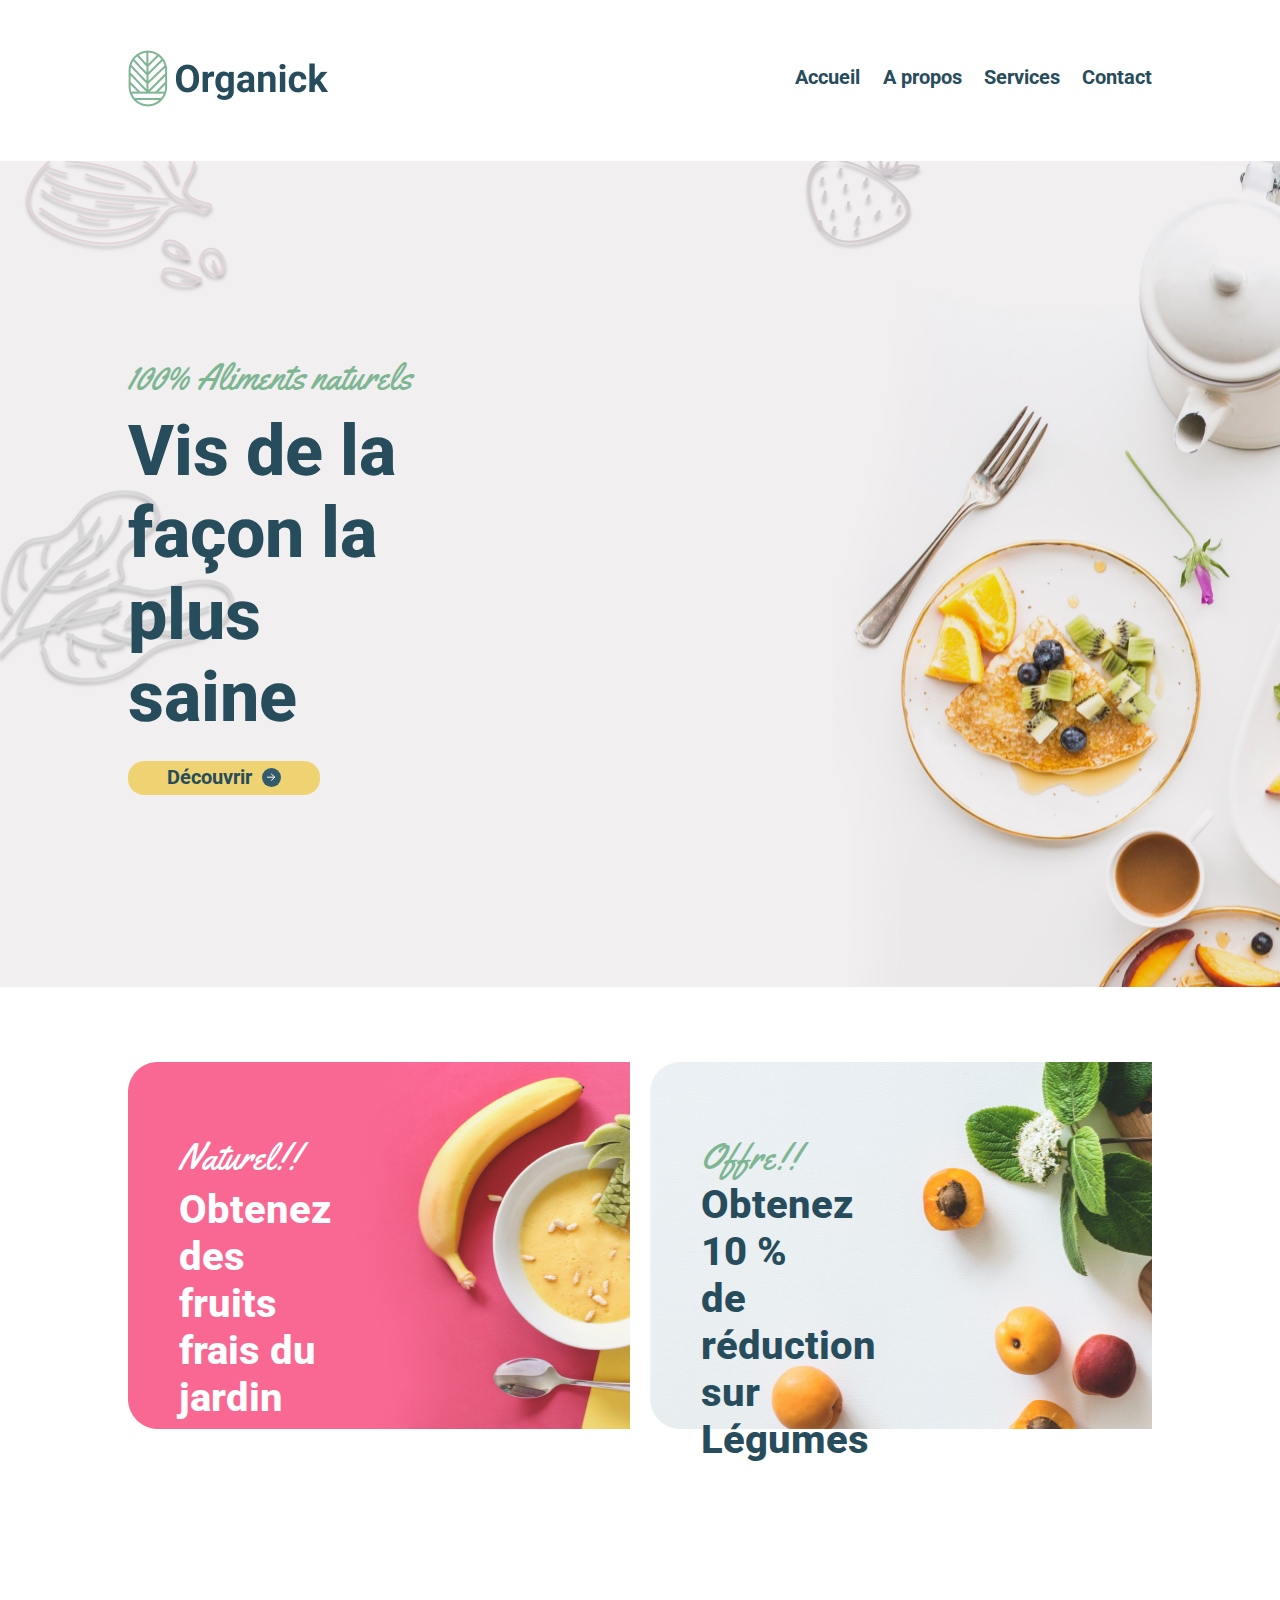
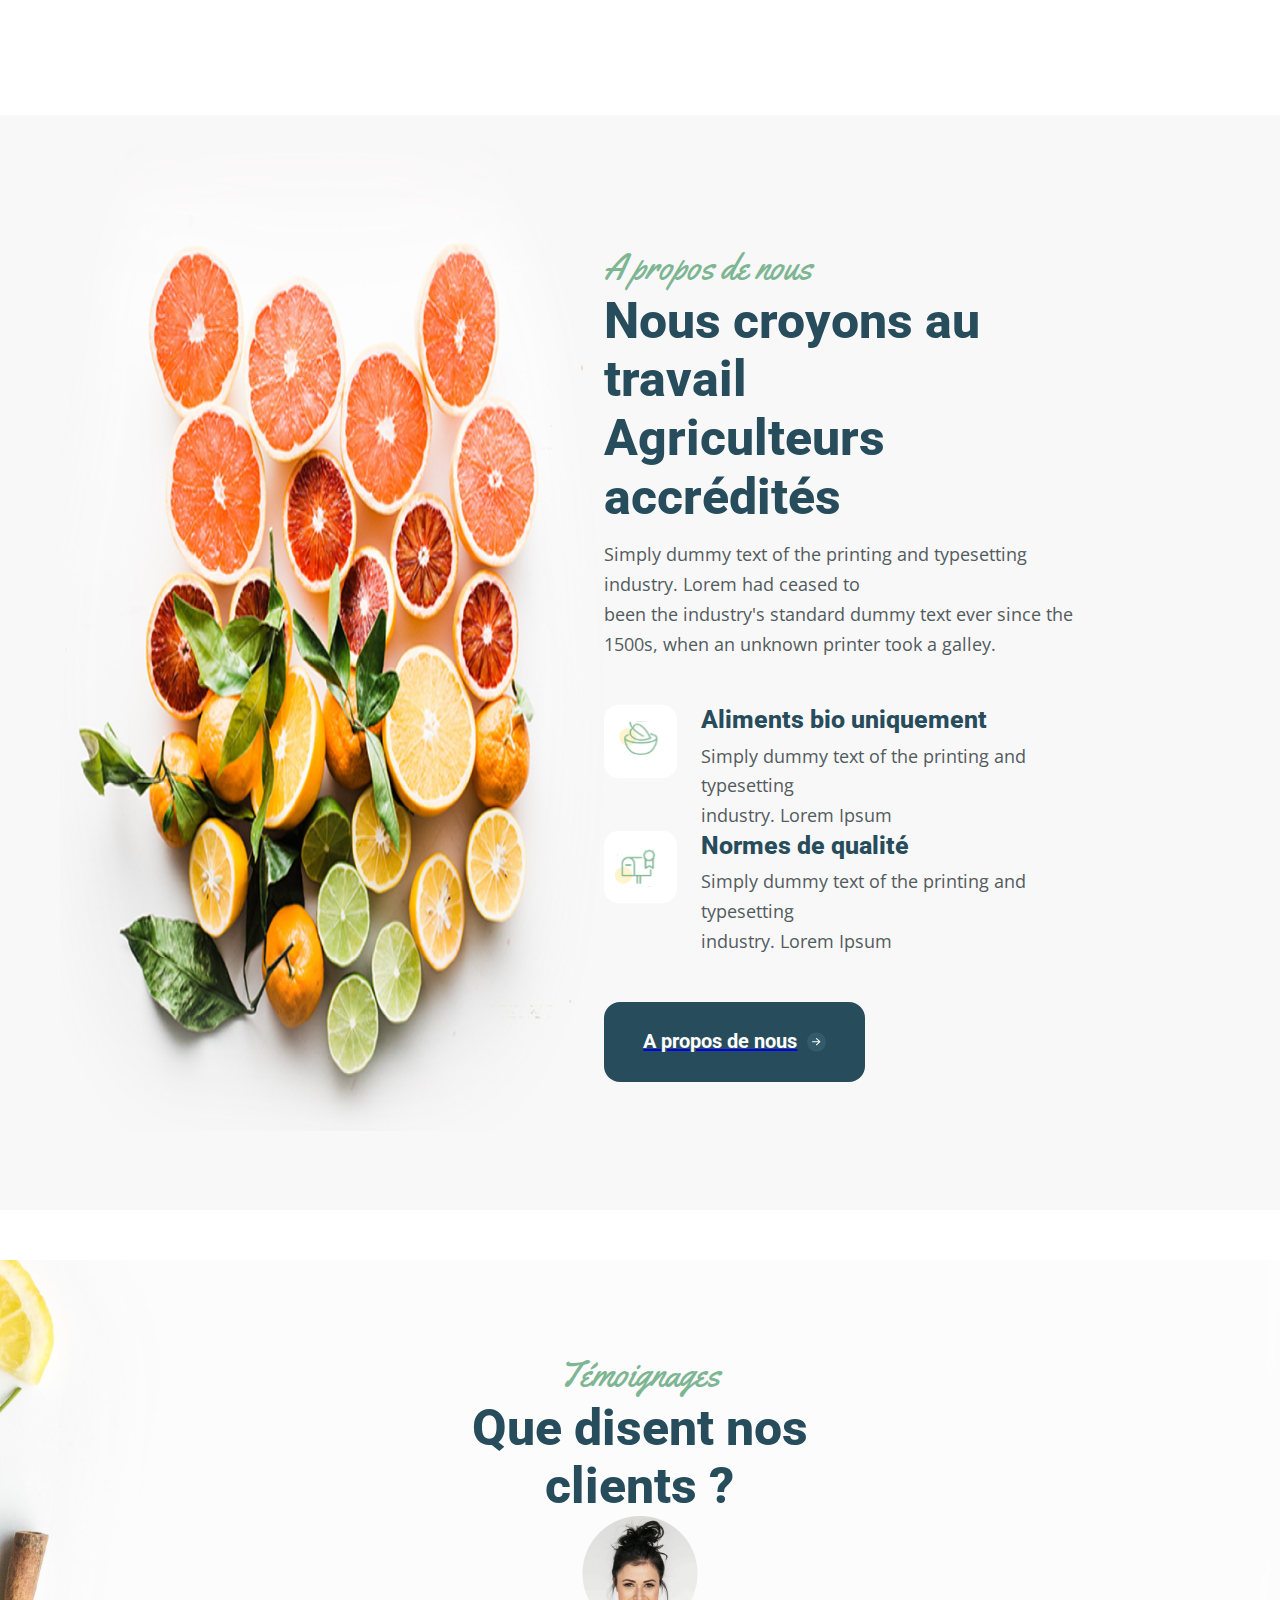
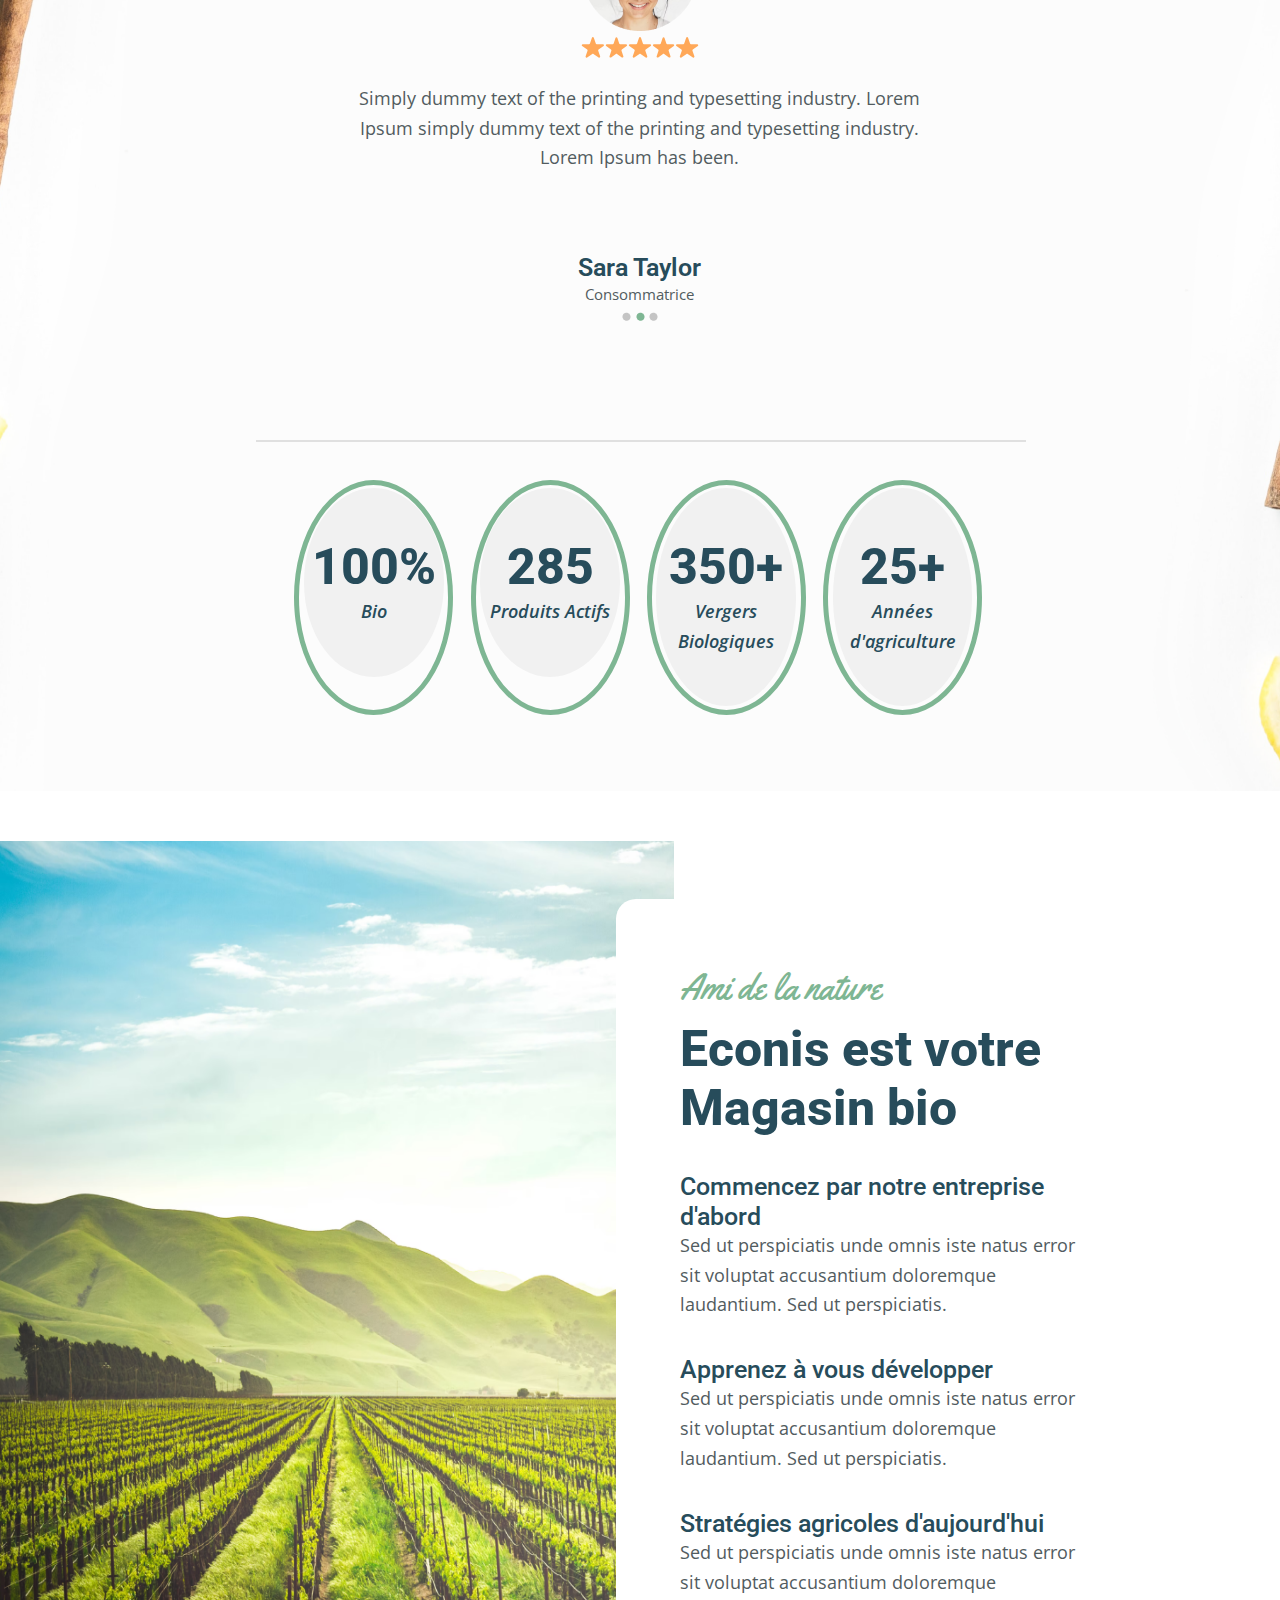
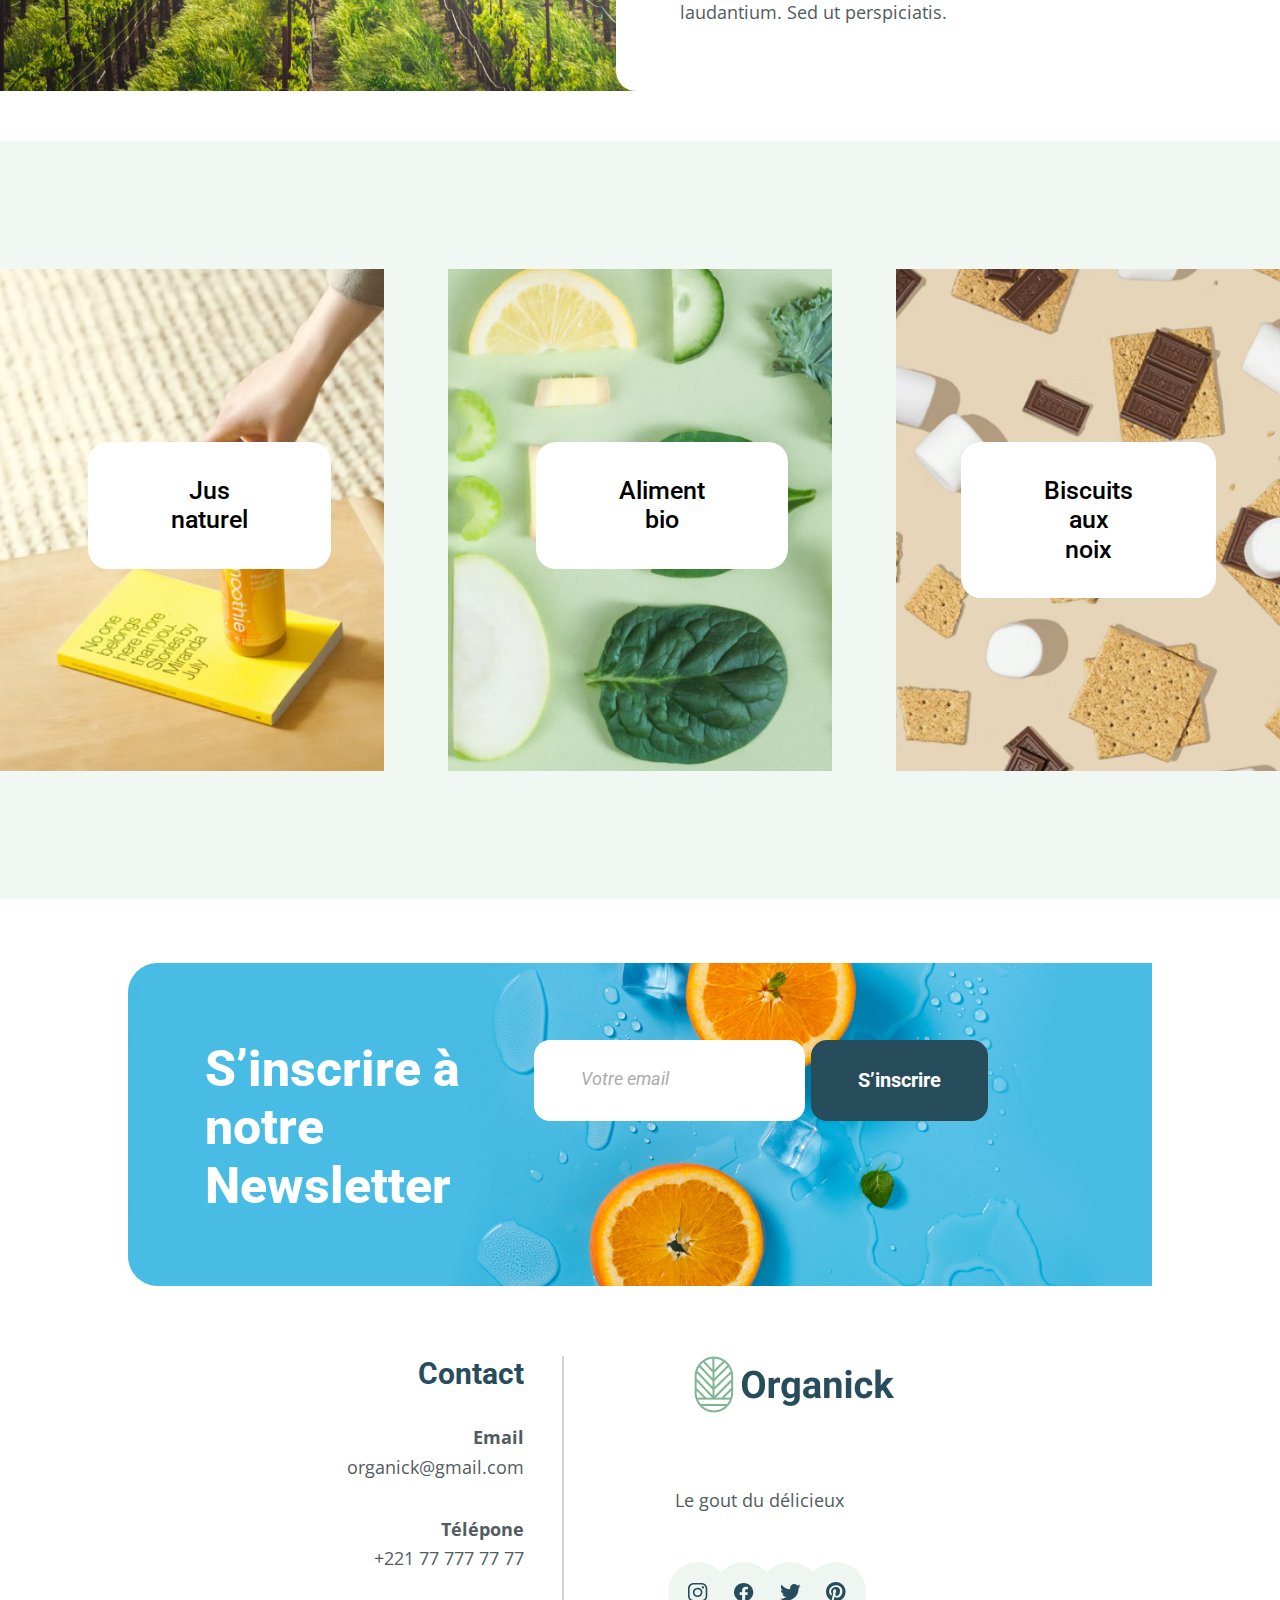
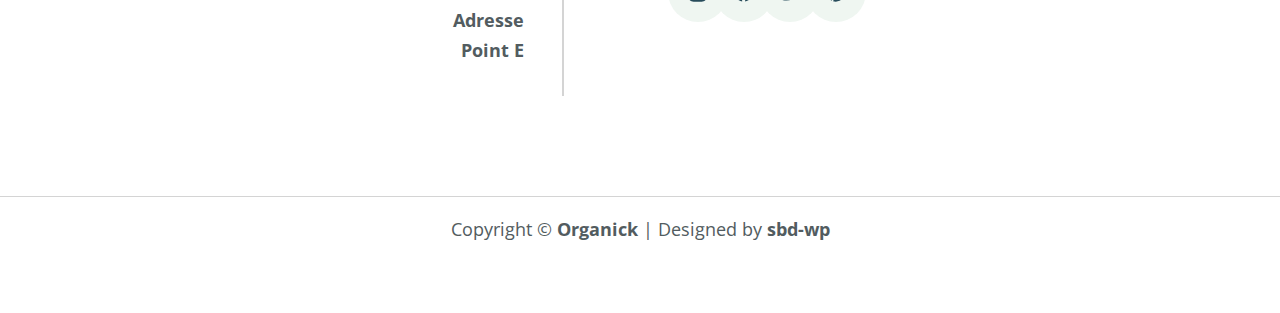
==== commit 3c14748c: "Ajout de la page 404" ====
--- a/index.html
+++ b/index.html
@@ -108,10 +108,12 @@
                         </div>
                     </div>
                     <div class="aContentButton">
-                        <button>
-                            <p class="white">A propos de nous</p>
-                            <img src="images/aerrow_icon.svg" alt="aerrow icon">
-                        </button>
+                        <a href="pages/apropos.html">
+                            <button>
+                                <p class="white">A propos de nous</p>
+                                <img src="images/aerrow_icon.svg" alt="aerrow icon">
+                            </button>
+                        </a>
                     </div>
                 </div>
             </div>
--- a/styles/style.css
+++ b/styles/style.css
@@ -36,6 +36,14 @@
 
 .deepgreen {
     color: #525C60;
+}
+
+.whiteBackground {
+    background-color: white;
+}
+
+.blueBackground {
+    background-color: #274C5B;
 }
 
 /******************* Header ************************/
@@ -850,4 +858,498 @@
     line-height: 23.44px;
     color: white;
     margin: 0;
+}
+
+/******************* Who we are *******************/
+.wwaContainer {
+    width: 80%;
+    background-color: #F9F8F8;
+    padding: 10%;
+    gap: 91px;
+}
+
+.content1 {
+    display: flex;
+    gap: 2%;
+    height: 70%;
+}
+
+.contentLeft {
+    width: 49%;
+    gap: 36px;
+}
+
+.contentHeading {
+    width: 100%;
+}
+
+.heading p {
+    font-family: Yellowtail;
+    font-size: 36px;
+    font-weight: 400;
+    line-height: 49.06px;
+    margin: 0;
+}
+
+.heading h2 {
+    font-family: Roboto;
+    font-size: 45px;
+    font-weight: 800;
+    line-height: 52.73px;
+    margin: 0;
+}
+
+.headingText p {
+    font-family: Open Sans;
+    font-size: 18px;
+    font-weight: 400;
+    line-height: 29.77px;
+}
+
+.contentPoints {
+    width: 80%;
+    gap: 24px;
+}
+
+.pointHeading {
+    width: 50%;
+    display: flex;
+    align-items: center;
+    gap: 10px;
+    padding: 29px 27px;
+    border-radius: 49px;
+    opacity: 0px;
+    background-color: #ECECEC;
+}
+
+.pointHeading p {
+    font-family: Roboto;
+    font-size: 20px;
+    font-weight: 500;
+    line-height: 23.44px;
+    margin: 0;
+}
+
+.pointText {
+    width: 90%;
+    margin-left: 10%;
+}
+
+.pointText p {
+    font-family: Open Sans;
+    font-size: 18px;
+    font-weight: 400;
+    line-height: 29.77px;
+    color: #525C60;
+    margin: 0;
+}
+
+.contentRight {
+    width: 49%;
+}
+
+.content2 {
+    width: 80%;
+    height: 25%;
+    display: grid;
+    grid-template-columns: repeat(4, 22.5%);
+    align-self: center;
+    gap: 3%;
+}
+
+.row {
+    border-radius: 30px;
+    background-color: white;
+    text-align: center;
+    padding: 10%;
+}
+
+.row h3 {
+    font-family: Roboto;
+    font-size: 25px;
+    font-weight: 800;
+    line-height: 29.3px;
+    margin: 0;
+}
+
+.row p {
+    font-family: Open Sans;
+    font-size: 18px;
+    font-weight: 400;
+    line-height: 29.77px;
+}
+
+/******************* Team *******************/
+.teamContainer {
+   width: 80%;
+   gap: 42px;
+   margin: 10%;
+}
+
+.teamText {
+    width: 60%;
+    margin-left: 20%;
+    gap: 16px;
+    text-align: center;
+}
+
+.tTextHeading p {
+    font-family: Yellowtail;
+    font-size: 36px;
+    font-weight: 400;
+    line-height: 49.06px;
+    margin: 0;
+}
+
+.tTextHeading h3 {
+    font-family: Roboto;
+    font-size: 50px;
+    font-weight: 800;
+    line-height: 58.59px;
+    margin: 0;
+}
+
+.tText p {
+    font-family: Open Sans;
+    font-size: 18px;
+    font-weight: 400;
+    line-height: 29.77px;
+    text-align: center;
+    /* margin: 0; */
+}
+
+.teamContent {
+    width: 100%;
+    display: grid;
+    grid-template-columns: repeat(3, 32%);
+    gap: 2%;
+}
+
+.boxImg img {
+    width: 100%;
+    border-top-left-radius: 16px;
+    border-top-right-radius: 16px;
+    display: block;
+    grid-template-columns: repeat(3, 33%);
+}
+
+.boxContent {
+    background-color: #F9F8F8;
+    border-bottom-left-radius: 16px;
+    border-bottom-right-radius: 16px;
+}
+
+.box {
+    width: 90%;
+    padding: 5% 5%;
+    display: flex;
+    gap: 145px;
+}
+
+.profil {
+    width: 80%;
+}
+
+.profil h4 {
+    font-family: Roboto;
+    font-size: 25px;
+    font-weight: 800;
+    line-height: 29.3px;
+    text-align: left;
+    margin: 0;
+}
+
+.profil p {
+    font-family: Yellowtail;
+    font-size: 22px;
+    font-weight: 400;
+    line-height: 29.98px;
+    text-align: left;
+    margin: 0;
+}
+
+.socialProfil {
+    display: flex;
+    justify-content: end;
+    gap: 17px;
+}
+
+/******************* Product *******************/
+.productContainer {
+    display: flex;
+    flex-direction: column;
+    width: 80%;
+    padding: 10%;
+    gap: 33px;
+}
+
+.productHeading {
+    width: 40%;
+    padding-left: 30%;
+}
+
+.productHeading p {
+    font-family: Yellowtail;
+    font-size: 36px;
+    font-weight: 400;
+    line-height: 49.06px;
+    text-align: center;
+    margin: 0;
+}
+
+.productHeading h3 {
+    font-family: Roboto;
+    font-size: 50px;
+    font-weight: 800;
+    line-height: 58.59px;
+    text-align: left;
+    margin: 0;
+}
+
+.productContent {
+    display: grid;
+    grid-template-columns: repeat(4, 23.5%);
+    gap: 2%;
+}
+
+.productImg {
+    background-color: white;
+    border-radius: 16px;
+    display: flex;
+    justify-content: center;
+    overflow: hidden;
+}
+
+.productName p {
+    font-family: Roboto;
+    font-size: 25px;
+    font-weight: 500;
+    line-height: 29.3px;
+    text-align: center;
+}
+
+/******************* SERVICES  *******************/
+/******************* Banner *******************/
+.sBannerContainer {
+    background-image: url('../images/service_banner.png');
+    background-repeat: no-repeat;
+    padding: 6.5% 35%;
+}
+
+.sBannerContainer h1 {
+    font-family: Roboto;
+    font-size: 70px;
+    font-weight: 800;
+    line-height: 82.03px;
+    text-align: center;
+}
+
+/******************* Services *******************/
+#services {
+    background-color: #F9F8F8;
+}
+
+.servicesContainer {
+    width: 80%;
+    padding: 10%;
+    gap: 36px;
+}
+
+.serviceHeading {
+    width: 40%;
+    margin-left: 30%;
+}
+
+.serviceHeading p {
+    font-family: Yellowtail;
+    font-size: 36px;
+    font-weight: 400;
+    line-height: 49.06px;
+    text-align: center;
+    margin: 0;
+}
+
+.serviceHeading h2 {
+    font-family: Roboto;
+    font-size: 50px;
+    font-weight: 800;
+    line-height: 58.59px;
+    text-align: center;
+    margin: 0;
+}
+
+.serviceContent {
+    display: flex;
+    gap: 2%;
+}
+
+.leftPart {
+    width: 28%;
+    justify-content: center;
+    text-align: right;
+    gap: 39px;
+}
+
+.cImg {
+    width: 42%;
+}
+
+.rightPart {
+    width: 28%;
+    justify-content: center;
+    gap: 33px;
+}
+
+.sHeading {
+    font-family: Roboto;
+    font-size: 25px;
+    font-weight: 500;
+    line-height: 29.3px;
+    margin: 0;
+    color: #274C5B;
+}
+
+.sText {
+    font-family: Open Sans;
+    font-size: 18px;
+    font-weight: 400;
+    line-height: 29.77px;
+    margin: 0;
+    color: #525C60;
+}
+
+.serviceButton {
+    width: 15%;
+    align-self: center;
+}
+
+.serviceButton button {
+    display: flex;
+    gap: 10px;
+    padding: 29px 36px;
+    border-radius: 16px;
+    border: 2px solid #335B6B;
+    background-color: #F9F8F8;
+}
+
+.serviceButton button p {
+    font-family: Roboto;
+    font-size: 20px;
+    font-weight: 700;
+    line-height: 23.44px;
+    text-align: left;
+    color: #274C5B;
+}
+
+/******************* Video *******************/
+.videoContainer {
+    background-image: url('../images/video.png');
+    background-repeat: no-repeat;
+    padding: 10% 32% 25% 32%;
+    margin-bottom: 5%;
+}
+
+.videoContent {
+    gap: 50px;
+}
+
+.videoHeading {
+    gap: 24px;
+}
+
+.videoTitle h3 {
+    font-family: Yellowtail;
+    font-size: 36px;
+    font-weight: 400;
+    line-height: 49.06px;
+    text-align: center;
+    margin: 0;
+}
+
+.videoTitle h2 {
+    font-family: Roboto;
+    font-size: 50px;
+    font-weight: 800;
+    line-height: 58.59px;
+    text-align: center;
+    margin: 0;
+}
+
+.videoText p {
+    font-family: Open Sans;
+    font-size: 18px;
+    font-weight: 400;
+    line-height: 29.77px;
+    text-align: center;
+    margin: 0;
+}
+
+.videoIcon {
+    display: flex;
+    justify-content: center;
+}
+
+/******************* 404  *******************/
+/******************* Banner *******************/
+.notFoundBannerContainer {
+    background-image: url('../images/404_banner.png');
+    background-repeat: no-repeat;
+    padding: 10% 0% 10% 60%;
+    margin-bottom: 5%;
+}
+
+.nText {
+    gap: 36px;
+}
+
+.textContent {
+    gap: 9px;
+}
+
+.textTitle {
+    width: 100%;
+}
+
+.textTitle h1 {
+    font-size: 250px;
+    left: -15.5px;
+    gap: 0px;
+    opacity: 0px;
+    color: #8FA8A8;
+    margin: 0;
+}
+
+.textTitle p {
+    font-family: Roboto;
+    font-size: 70px;
+    font-weight: 800;
+    line-height: 82px;
+    text-align: left;
+    margin: 0;
+}
+
+.nContentText p {
+    font-family: Open Sans;
+    font-size: 18px;
+    font-weight: 600;
+    line-height: 29.77px;
+    text-align: left;
+    margin: 0;
+}
+
+.textButton button {
+    display: flex;
+    padding: 28px 49px;
+    gap: 10px;
+    background-color: #274C5B;
+    border: none;
+    border-radius: 16px;
+}
+
+.textButton button p {
+    font-family: Roboto;
+    font-size: 20px;
+    font-weight: 700;
+    line-height: 23.44px;
+    text-align: left;
 }